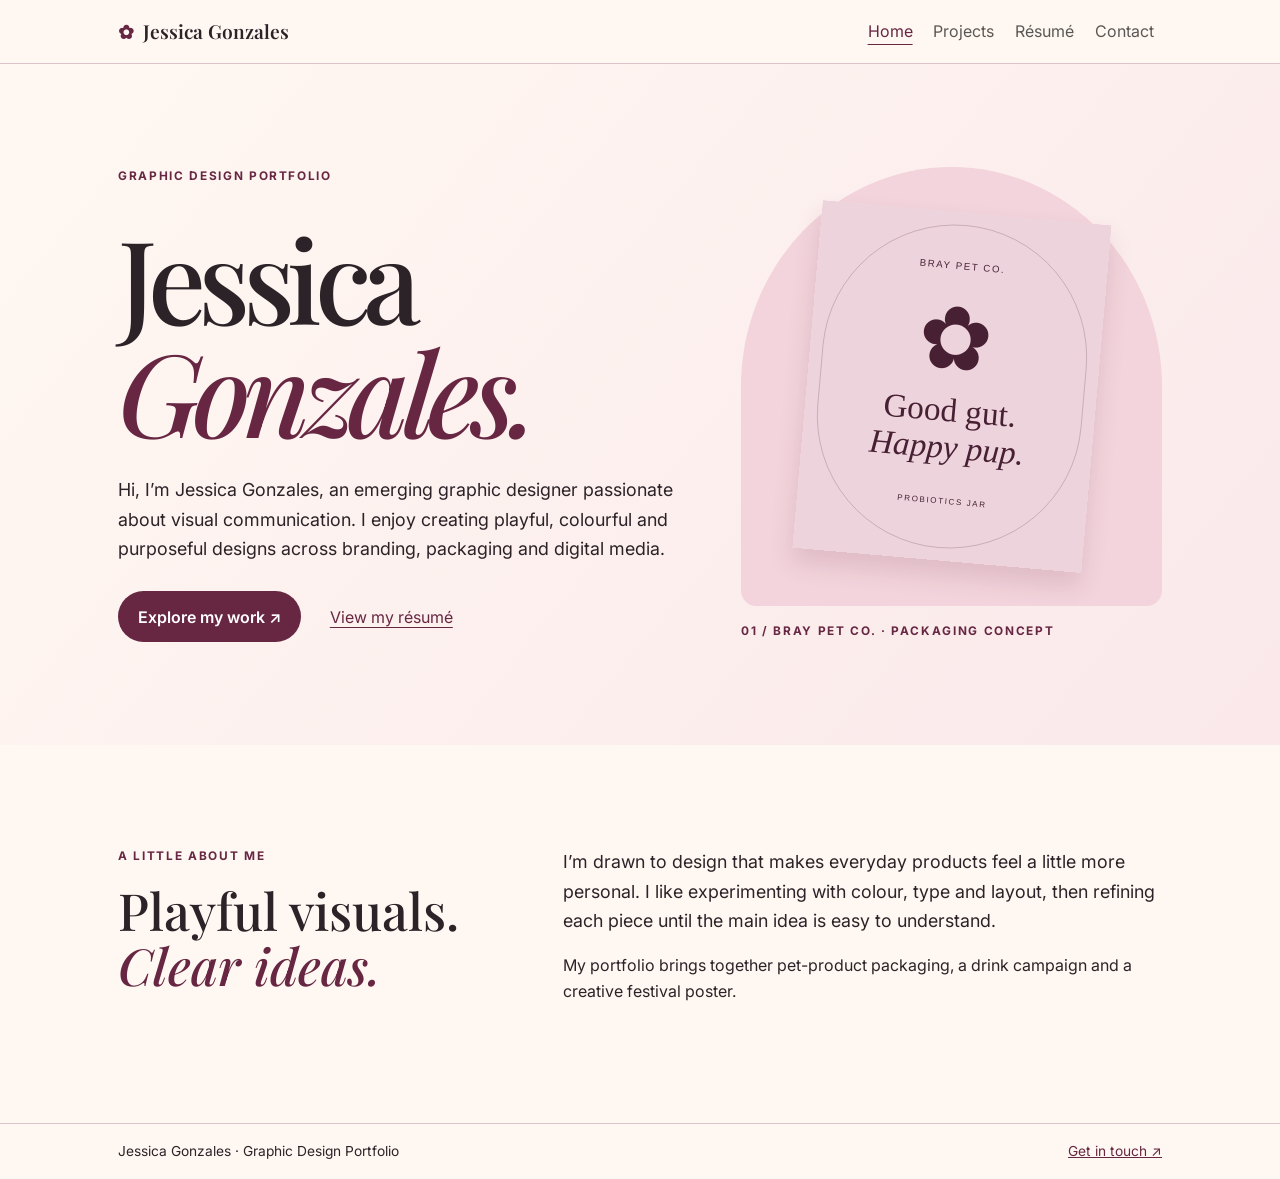
==== index.html @ f43d1514 "Add graphic design portfolio" ====
<!doctype html>
<html lang="en-AU">
<head>
 <meta charset="utf-8">
 <meta name="viewport" content="width=device-width, initial-scale=1">
 <meta name="description" content="Jessica Gonzales, emerging graphic designer. Explore branding, packaging and promotional design concepts.">
 <title>Home | Jessica Gonzales</title>
 <link rel="icon" href="favicon.svg" type="image/svg+xml">
 <link rel="preconnect" href="https://fonts.googleapis.com">
 <link rel="preconnect" href="https://fonts.gstatic.com" crossorigin>
 <link href="https://fonts.googleapis.com/css2?family=Inter:wght@400;500;600;700&amp;family=Playfair+Display:ital,wght@0,500;0,600;1,500&amp;display=swap" rel="stylesheet">
 <link href="https://cdn.jsdelivr.net/npm/bootstrap@5.3.3/dist/css/bootstrap.min.css" rel="stylesheet">
 <link href="style.css" rel="stylesheet">
 
</head>
<body>
 <a class="skip" href="#main">Skip to content</a>
 <!-- Navigation adapted from INFO1005 Module 2.3 Bart Simpson example. -->
  <nav id="mainNav" class="navbar navbar-expand-lg sticky-top" aria-label="Main navigation">
    <div class="container">
      <a class="navbar-brand wordmark" href="index.html">
        <span aria-hidden="true">✿</span> Jessica Gonzales
      </a>

      <button class="navbar-toggler" type="button"
              data-bs-toggle="collapse"
              data-bs-target="#portfolioNavbar"
              aria-controls="portfolioNavbar"
              aria-expanded="false"
              aria-label="Toggle navigation">
        <span class="navbar-toggler-icon"></span>
      </button>

      <div class="collapse navbar-collapse" id="portfolioNavbar">
        <ul class="navbar-nav ms-auto">
          <li class="nav-item"><a class="nav-link" aria-current="page" href="index.html">Home</a></li>
          <li class="nav-item"><a class="nav-link" href="projects.html">Projects</a></li>
          <li class="nav-item"><a class="nav-link" href="resume.html">Résumé</a></li>
          <li class="nav-item"><a class="nav-link" href="contact.html">Contact</a></li>
        </ul>
      </div>
    </div>
  </nav>
 <main id="main">
 <!-- Hero grid adapted from the INFO1005 Module 2.3 example. -->
 <section class="hero" aria-labelledby="hero-title">
    <div class="container">
      <div class="row align-items-center g-4">
        <div class="col-12 col-lg-7">
          <p class="eyebrow">Graphic design portfolio</p>
          <h1 id="hero-title">Jessica<br><em>Gonzales.</em></h1>
          <p class="intro">Hi, I’m Jessica Gonzales, an emerging graphic designer passionate about visual communication. I enjoy creating playful, colourful and purposeful designs across branding, packaging and digital media.</p>
          <div class="actions"><a class="pill" href="projects.html">Explore my work ↗</a><a class="text-link" href="resume.html">View my résumé</a></div>
        </div>

        <div class="col-12 col-lg-5">
          <figure class="mb-0">
            <div class="hero-art"><img class="img-fluid hero-portrait" src="bray-probiotics.svg" alt="Pink Bray Pet Co. probiotics packaging concept" width="540" height="650"></div>
            <figcaption>01 / Bray Pet Co. · Packaging concept</figcaption>
          </figure>
        </div>
      </div>
    </div>
  </section>
 <section class="container section-space"><div class="row g-4">
  <div class="col-md-5"><p class="eyebrow">A little about me</p><h2>Playful visuals.<br><em>Clear ideas.</em></h2></div>
  <div class="col-md-7"><p class="intro">I’m drawn to design that makes everyday products feel a little more personal. I like experimenting with colour, type and layout, then refining each piece until the main idea is easy to understand.</p><p>My portfolio brings together pet-product packaging, a drink campaign and a creative festival poster.</p></div>
 </div></section>
</main>
 <footer class="site-footer"><div class="container nav-wrap"><span>Jessica Gonzales · Graphic Design Portfolio</span><a href="contact.html">Get in touch ↗</a></div></footer>
 <script src="https://cdn.jsdelivr.net/npm/bootstrap@5.3.3/dist/js/bootstrap.bundle.min.js"></script>
</body>
</html>
---- style.css ----
/* Brand palette and typography shared by every page. */
:root {
  --paper: #fff8f2;
  --ink: #2b2328;
  --berry: #672743;
  --pink: #f3d4dc;
  --line: #dcc2cb;
}
* { box-sizing: border-box; }
body {
  margin: 0;
  background: var(--paper);
  color: var(--ink);
  font: 1rem/1.65 Inter, Arial, sans-serif;
}
.container { padding-inline: clamp(1.15rem, 4vw, 3rem); }
a { color: var(--berry); }
a:focus-visible, button:focus-visible { outline: 3px solid #863859; outline-offset: 4px; }
img { display: block; max-width: 100%; height: auto; }
h1, h2, h3, .wordmark { font-family: "Playfair Display", Georgia, serif; }
h1 { font-size: clamp(3.25rem, 9vw, 8rem); line-height: .98; letter-spacing: -.065em; margin: .3em 0 .25em; }
h2 { font-size: clamp(2rem, 4vw, 3.2rem); line-height: 1.08; }
em { color: var(--berry); font-weight: 500; }
.skip { position: absolute; transform: translateY(-150%); z-index: 9; background: white; padding: .5rem; }
.skip:focus { transform: none; }
.eyebrow, figcaption { font-size: .74rem; font-weight: 700; letter-spacing: .14em; text-transform: uppercase; color: var(--berry); }
.nav-wrap, .actions { display: flex; align-items: center; flex-wrap: wrap; gap: clamp(.75rem, 3vw, 1.8rem); }
.nav-wrap { justify-content: space-between; padding-block: 1rem; }
nav a, .wordmark { text-decoration: none; color: var(--ink); }
nav a { font-size: .88rem; font-weight: 600; padding-block: .25rem; }
nav a[aria-current], nav a:hover { color: var(--berry); text-decoration: underline; text-underline-offset: .45rem; }
.wordmark { font-size: 1.2rem; }
.wordmark span { color: var(--berry); padding-right: .25rem; }
.hero { background: linear-gradient(130deg, var(--paper), #fae8ea); }
.hero, .section-space { padding-block: clamp(3.25rem, 8vw, 7rem); }
.hero-art { background: var(--pink); padding: clamp(1.2rem, 4vw, 2.8rem); border-radius: 52% 52% 1rem 1rem; }
.hero-art img { width: 100%; max-width: 290px; margin-inline: auto; box-shadow: 0 14px 25px #67274324; transform: rotate(5deg); }
figcaption { margin-top: 1rem; }
.intro { max-width: 37rem; font-size: 1.12rem; }
.actions { margin-top: 1.7rem; }
.pill { display: inline-block; padding: .78rem 1.25rem; border-radius: 99px; background: var(--berry); color: white; text-decoration: none; font-weight: 600; }
.pill:hover { background: #492037; color: white; }
.text-link { text-underline-offset: .25rem; }
.project-grid { margin-top: 2rem; }
.art-button { display: grid; place-items: center; position: relative; width: 100%; border: 0; background: #f3e4e8; padding: 1.5rem; border-radius: 1rem; }
.art-button:hover { background: var(--pink); }
.art-button img { width: min(100%, 285px); box-shadow: 0 10px 20px #67274322; }
.art-button span { position: absolute; right: .75rem; bottom: .75rem; background: var(--paper); color: var(--berry); border-radius: 50%; padding: .2rem .6rem; }
dialog { max-width: min(94vw, 660px); max-height: 92vh; border: 1px solid var(--line); border-radius: 1rem; padding: 1rem; color: var(--ink); background: var(--paper); }
dialog::backdrop { background: #251420cf; }
dialog img { max-height: 70vh; width: auto; margin: auto; }
.close-art { color: var(--berry); background: transparent; border: 1px solid var(--line); border-radius: 99px; padding: .3rem .7rem; margin-bottom: .75rem; }
.entry { padding-block: 1rem; border-bottom: 1px solid var(--line); }
.entry h3 { font-size: 1.4rem; }
.entry p, .note p { margin-bottom: 0; }
.note { background: #fae8ea; border-radius: 1rem; padding: 1.3rem; margin-bottom: 1rem; }
.note h2 { font-size: 1.8rem; }
.email { margin-top: 1.2rem; overflow-wrap: anywhere; }
.contact-page { min-height: 65vh; }
.site-footer { border-top: 1px solid var(--line); font-size: .86rem; }
@media (max-width: 575px) {
  .hero-art img { max-width: 225px; }
  .hero, .section-space { padding-block: 3rem; }
}


/* Restyle the Module 2.3 Bootstrap navbar for the portfolio palette. */
#mainNav {
  background: var(--paper);
  border-bottom: 1px solid var(--line);
}
#mainNav .nav-link { padding-block: .65rem; }
#mainNav .navbar-toggler { background: var(--pink); }
#mainNav .navbar-nav { gap: .3rem; }
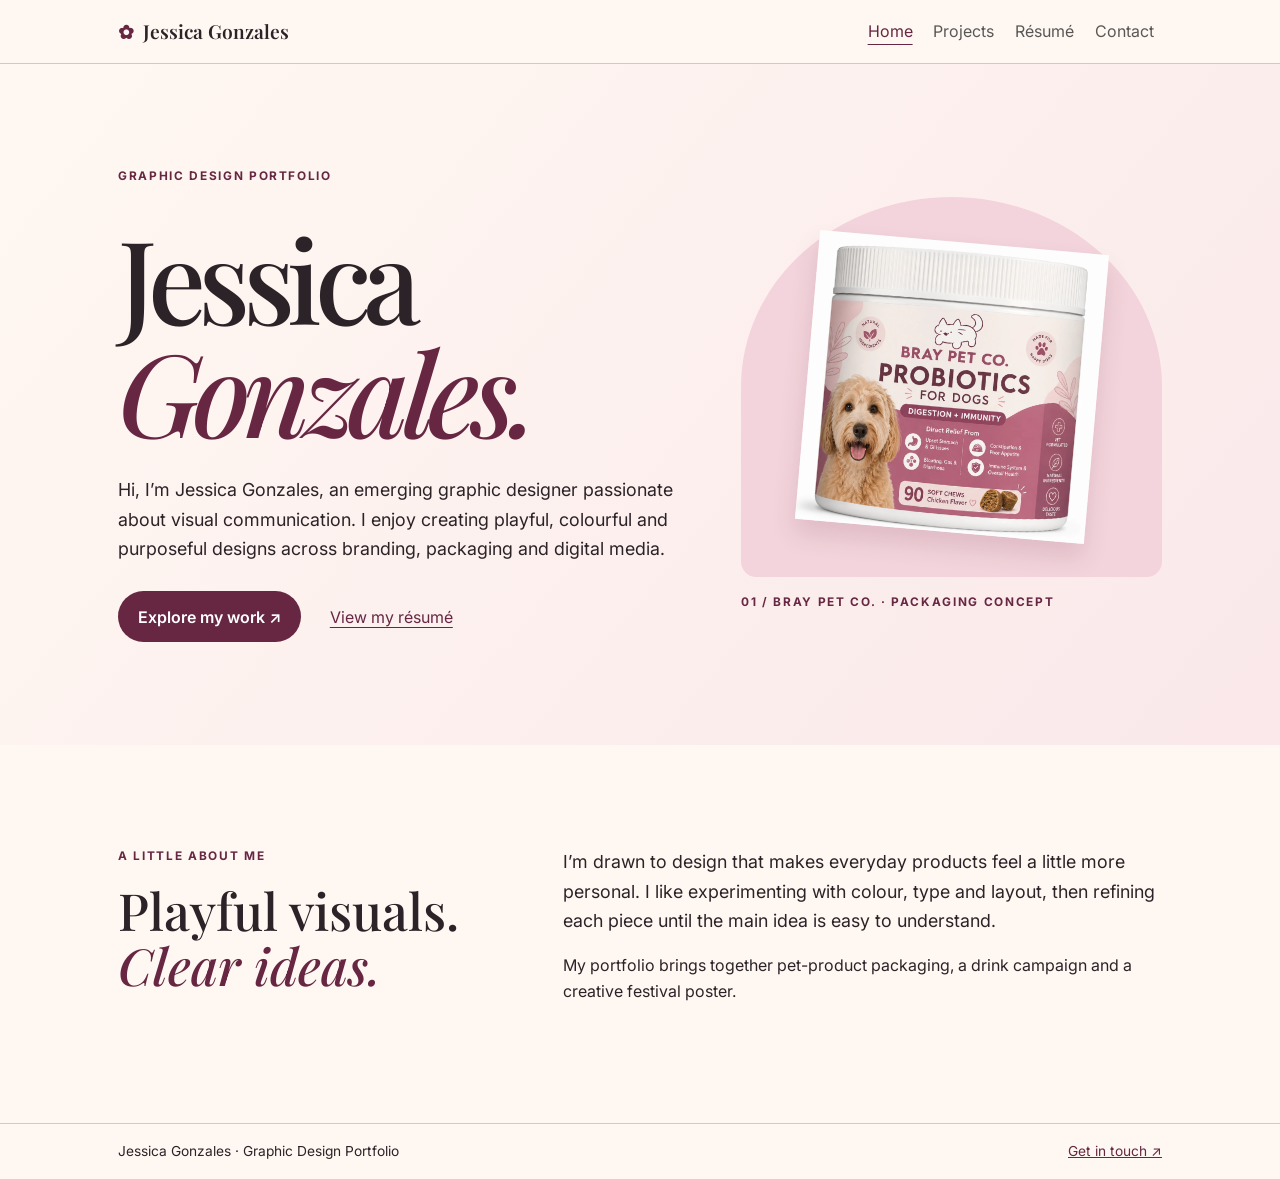
==== commit 27d3fcfe: "Use original Bray Pet Co. packaging mockups" ====
--- a/index.html
+++ b/index.html
@@ -55,7 +55,7 @@
 
         <div class="col-12 col-lg-5">
           <figure class="mb-0">
-            <div class="hero-art"><img class="img-fluid hero-portrait" src="bray-probiotics.svg" alt="Pink Bray Pet Co. probiotics packaging concept" width="540" height="650"></div>
+            <div class="hero-art"><img class="img-fluid hero-portrait" src="bray-probiotics.webp" alt="Pink Bray Pet Co. probiotics packaging concept" width="960" height="960"></div>
             <figcaption>01 / Bray Pet Co. · Packaging concept</figcaption>
           </figure>
         </div>
